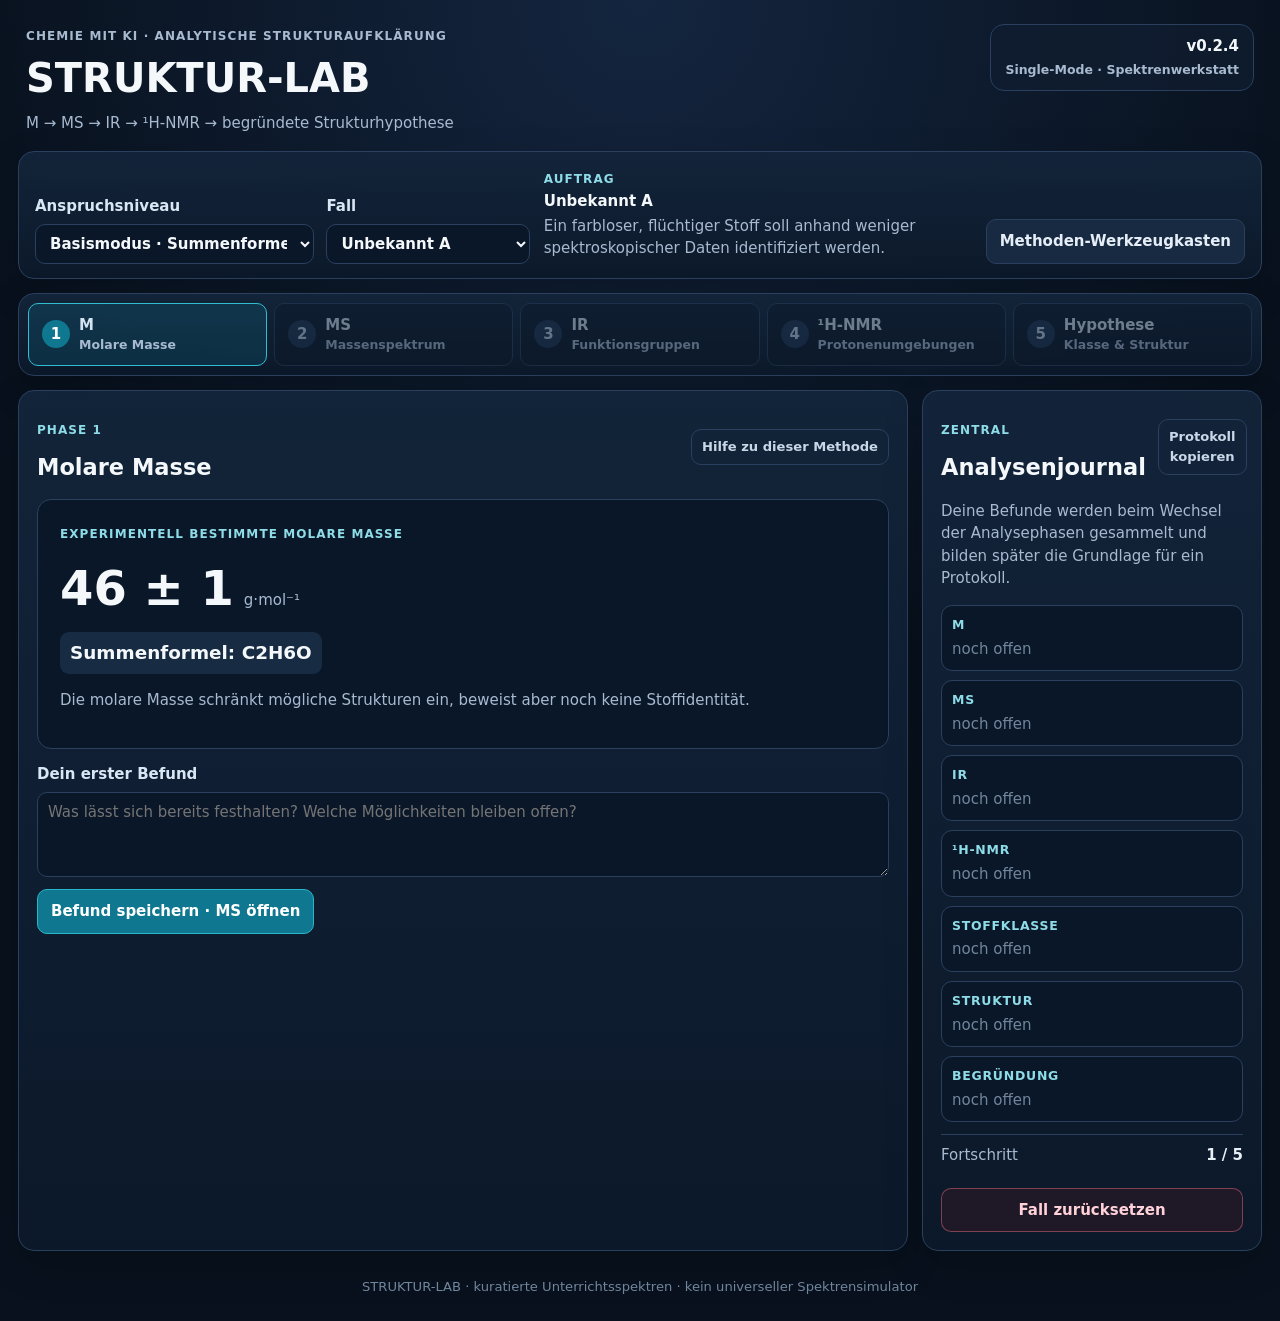
==== index.html @ ce4a2112 "ui: add original-spectrum toggle" ====
<!doctype html>
<html lang="de">
<head>
  <meta charset="utf-8">
  <meta name="viewport" content="width=device-width, initial-scale=1">
  <meta name="description" content="STRUKTUR-LAB – M, MS, IR und 1H-NMR schrittweise interpretieren und Strukturhypothesen entwickeln.">
  <title>STRUKTUR-LAB – Spektren verstehen</title>
  <link rel="stylesheet" href="styles.css">
</head>
<body>
<header class="hero">
  <div>
    <p class="eyebrow">CHEMIE mit KI · ANALYTISCHE STRUKTURAUFKLÄRUNG</p>
    <h1>STRUKTUR-LAB</h1>
    <p>M → MS → IR → ¹H-NMR → begründete Strukturhypothese</p>
  </div>
  <div class="version">v0.2.4<br><small id="modeLabel">Single-Mode · Spektrenwerkstatt</small></div>
</header>

<div id="bridgeContext" class="bridge-context">
  <div>
    <strong>Strukturauftrag aus dem Analytik-Hub</strong>
    <div id="bridgeSampleLabel" class="bridge-meta"></div>
    <div id="bridgePeakLabel" class="bridge-run"></div>
    <div id="bridgeMessage" class="bridge-meta"></div>
    <div id="priorFindings" class="prior-findings" hidden></div>
  </div>
  <div class="bridge-actions">
    <button id="bridgeSubmitBtn" class="primary compact" type="button" disabled>Hypothese an Hub übergeben</button>
    <button id="bridgeReturnBtn" class="secondary compact" type="button">Ohne Ergebnis zurück</button>
  </div>
</div>

<main class="shell">
  <section class="card setup-card">
    <div class="setup-grid">
      <label>Anspruchsniveau
        <select id="modeSelect">
          <option value="basic" selected>Basismodus · Summenformel als Hilfe</option>
          <option value="expert">Expertenmodus · nur M zu Beginn</option>
        </select>
      </label>
      <label>Fall
        <select id="caseSelect"></select>
      </label>
      <div class="case-intro">
        <span class="small-label">Auftrag</span>
        <strong id="caseLabel">–</strong>
        <span id="caseIntro">–</span>
      </div>
      <button id="toolboxBtn" class="secondary compact" type="button">Methoden-Werkzeugkasten</button>
    </div>
  </section>

  <nav class="stepper card" aria-label="Analysephasen">
    <button class="step active" data-step="mass"><span>1</span><strong>M</strong><small>Molare Masse</small></button>
    <button class="step locked" data-step="ms"><span>2</span><strong>MS</strong><small>Massenspektrum</small></button>
    <button class="step locked" data-step="ir"><span>3</span><strong>IR</strong><small>Funktionsgruppen</small></button>
    <button class="step locked" data-step="nmr"><span>4</span><strong>¹H-NMR</strong><small>Protonenumgebungen</small></button>
    <button class="step locked" data-step="hypothesis"><span>5</span><strong>Hypothese</strong><small>Klasse & Struktur</small></button>
  </nav>

  <div class="work-grid">
    <section class="card workspace">
      <div class="section-head">
        <div>
          <p class="kicker" id="stageKicker">Phase 1</p>
          <h2 id="stageTitle">Molare Masse</h2>
        </div>
        <button id="stageHelpBtn" class="ghost mini" type="button">Hilfe zu dieser Methode</button>
      </div>

      <div id="stageMass" class="stage active">
        <div class="mass-panel">
          <span class="small-label">Experimentell bestimmte molare Masse</span>
          <div class="mass-value"><strong id="massValue">–</strong><span>g·mol⁻¹</span></div>
          <div id="formulaBox" class="formula-box"></div>
          <p class="explain">Die molare Masse schränkt mögliche Strukturen ein, beweist aber noch keine Stoffidentität.</p>
        </div>
        <label class="journal-input">Dein erster Befund
          <textarea id="massNote" rows="3" placeholder="Was lässt sich bereits festhalten? Welche Möglichkeiten bleiben offen?"></textarea>
        </label>
        <button class="primary next-btn" data-next="ms" type="button">Befund speichern · MS öffnen</button>
      </div>

      <div id="stageMs" class="stage">
        <div class="toolbar">
          <span>EI-Massenspektrum · relative Intensität</span>
          <button class="ghost mini contextual-help" data-topic="ms" type="button">MS-Basics</button>
        </div>
        <canvas id="msCanvas" width="1000" height="460" aria-label="Massenspektrum"></canvas>
        <div id="msReadout" class="readout">Klicke auf einen Peak, um m/z und relative Intensität abzulesen.</div>
        <label class="journal-input">MS-Befund
          <textarea id="msNote" rows="3" placeholder="Molekülion? Basispeak? Auffällige Fragmente? Noch keine fertige Struktur nötig."></textarea>
        </label>
        <button class="primary next-btn" data-next="ir" type="button">Befund speichern · IR öffnen</button>
      </div>

      <div id="stageIr" class="stage">
        <div class="toolbar wrap">
          <span>IR-Spektrum · Transmission</span>
          <label class="toggle"><input id="irGroupsToggle" type="checkbox"> Funktionsgruppenbereiche</label>
          <label class="toggle"><input id="irFingerprintToggle" type="checkbox"> Fingerprintbereich</label>
          <button class="ghost mini contextual-help" data-topic="ir" type="button">IR-Basics</button>
        </div>
        <canvas id="irCanvas" width="1000" height="460" aria-label="IR-Spektrum"></canvas>
        <div id="irReadout" class="readout">Klicke ins Spektrum, um die Wellenzahl abzulesen.</div>
        <label class="journal-input">IR-Befund
          <textarea id="irNote" rows="3" placeholder="Welche Banden sind besonders auffällig? Welche funktionellen Gruppen werden gestützt oder ausgeschlossen?"></textarea>
        </label>
        <button class="primary next-btn" data-next="nmr" type="button">Befund speichern · ¹H-NMR öffnen</button>
      </div>

      <div id="stageNmr" class="stage">
        <div class="toolbar wrap">
          <span>¹H-NMR · didaktisch kuratiertes Referenzspektrum</span>
          <label class="toggle"><input id="nmrRegionsToggle" type="checkbox"> Orientierungsbereiche</label>
          <button class="ghost mini contextual-help" data-topic="nmr" type="button">NMR-Basics</button>
        </div>
        <canvas id="nmrCanvas" width="1000" height="460" aria-label="Protonen-NMR"></canvas>
        <div id="nmrReadout" class="readout">Klicke auf ein Signal: δ, Integral und Multiplizität werden angezeigt.</div>
        <div id="nmrSignalTable" class="signal-table"></div>
        <label class="journal-input">NMR-Befund
          <textarea id="nmrNote" rows="3" placeholder="Wie viele Protonenumgebungen? Welche Integrale und Multiplizitäten? Welche Teilstrukturen sind denkbar?"></textarea>
        </label>
        <button class="primary next-btn" data-next="hypothesis" type="button">Befund speichern · Hypothese bilden</button>
      </div>

      <div id="stageHypothesis" class="stage">
        <div class="hypothesis-block">
          <span class="small-label">Stufe 1 · Stoffklasse</span>
          <h3>Welche Stoffklasse ist mit deinen Befunden am besten vereinbar?</h3>
          <div id="classGrid" class="class-grid"></div>
          <div id="classFeedback" class="feedback neutral">Wähle eine Stoffklasse und begründe sie mit deinen Spektren.</div>
        </div>

        <div id="structureStage" class="hypothesis-block locked-panel">
          <span class="small-label">Stufe 2 · Strukturhypothese</span>
          <h3>Welche Struktur passt am besten zu allen vorliegenden Daten?</h3>
          <p class="hint">Die Namen sind zunächst verborgen. Entscheide anhand der Strukturformeln.</p>
          <div id="structureGrid" class="structure-grid"></div>
          <label class="journal-input">Begründung deiner Strukturhypothese
            <textarea id="hypothesisNote" rows="3" placeholder="Welche Kombination aus M/MS, IR und NMR trägt deine Entscheidung?"></textarea>
          </label>
          <button id="submitHypothesisBtn" class="primary" type="button">Strukturhypothese festlegen</button>
          <div id="structureFeedback" class="feedback neutral">Noch keine Strukturhypothese festgelegt.</div>
        </div>

        <div id="nameStage" class="hypothesis-block locked-panel">
          <span class="small-label">Stufe 3 · Name</span>
          <h3>Wie heißt die ausgewählte Verbindung?</h3>
          <label>Stoffname
            <input id="nameInput" type="text" autocomplete="off" placeholder="Name oder gebräuchliches Synonym">
          </label>
          <button id="checkNameBtn" class="secondary" type="button">Name prüfen</button>
          <div id="nameFeedback" class="feedback neutral">Die Namenszuordnung wird erst nach einer passenden Strukturhypothese freigeschaltet.</div>
        </div>



        <div id="spectraWorkbenchStage" class="hypothesis-block locked-panel workbench-stage">
          <span class="small-label">Vertiefung · nach gelöster Struktur</span>
          <div class="workbench-head">
            <div>
              <h3>Spektrenwerkstatt</h3>
              <p class="hint">Untersuche die gelöste Struktur nochmals gezielt: diagnostische Merkmale verstehen oder mit alternativen Kandidaten vergleichen.</p>
            </div>
            <div class="workbench-modes" role="group" aria-label="Arbeitsmodus">
              <button type="button" class="active" data-workbench-mode="learn">Lernen / Diagnose</button>
              <button type="button" data-workbench-mode="compare">Kandidatenvergleich</button>
            </div>
          </div>

          <div class="workbench-toolbar">
            <div class="workbench-methods" role="tablist" aria-label="Spektroskopische Methode">
              <button type="button" class="active" data-workbench-method="ms">MS</button>
              <button type="button" data-workbench-method="ir">IR</button>
              <button type="button" data-workbench-method="nmr">¹H-NMR</button>
            </div>
            <div class="reference-controls">
              <label id="workbenchCandidateWrap" class="reference-candidate" hidden>Kandidat
                <select id="workbenchCandidateSelect"></select>
              </label>
              <label id="workbenchShowOriginalWrap" class="toggle" hidden>
                <input id="workbenchShowOriginalToggle" type="checkbox" checked> Originalspektrum anzeigen
              </label>
            </div>
          </div>

          <div class="workbench-spectrum">
            <canvas id="workbenchCanvas" width="1000" height="390" aria-label="Spektrenwerkstatt"></canvas>
            <div id="workbenchLegend" class="reference-legend"></div>
          </div>

          <div id="workbenchLearnPanel" class="workbench-learning">
            <div id="workbenchMsPanel">
              <p class="hint">Markierte Peaks sind didaktisch kuratierte diagnostische Fragmente. Klicke auf einen Peak oder einen Chip.</p>
              <div id="workbenchMsPeakList" class="fragment-chip-list"></div>
              <div id="workbenchMsDetail" class="feedback neutral">Wähle einen diagnostischen Peak.</div>
            </div>

            <div id="workbenchIrPanel" hidden>
              <div class="workbench-options">
                <label class="toggle"><input id="workbenchIrGroupsToggle" type="checkbox" checked> Funktionsgruppenbereiche</label>
                <label class="toggle"><input id="workbenchIrFingerprintToggle" type="checkbox"> Fingerprintbereich</label>
              </div>
              <div class="feedback neutral">Nutze die Bereiche als Orientierung: Welche funktionellen Gruppen werden durch das Spektrum gestützt oder ausgeschlossen?</div>
            </div>

            <div id="workbenchNmrPanel" hidden>
              <p class="hint">Klicke auf ein Signal. Die zugehörige Protonengruppe in der bestätigten Struktur wird dezent hervorgehoben. Umgekehrt kannst du die Protonengruppe anklicken.</p>
              <div id="workbenchNmrSignalList" class="proton-signal-list"></div>
              <div id="workbenchNmrStructure" class="proton-structure"></div>
              <div id="workbenchNmrFeedback" class="feedback neutral">Wähle ein NMR-Signal oder eine Protonengruppe.</div>
            </div>
          </div>

          <div id="workbenchCompareHint" class="feedback neutral" hidden>
            Deine Strukturhypothese bleibt festgelegt. Wähle einen angebotenen Kandidaten und vergleiche sein Spektrum mit dem unbekannten Spektrum.
          </div>

          <p class="hint workbench-footer-hint">Die Spektrenwerkstatt dient dem Lernen und Begründen. Im Analytik-Hub folgt zur endgültigen Identitätsbestätigung später noch der gezielte GC-Referenzstandard.</p>
        </div>

      </div>
    </section>

    <aside class="card journal-card">
      <div class="section-head">
        <div><p class="kicker">Zentral</p><h2>Analysenjournal</h2></div>
        <button id="copyJournalBtn" class="ghost mini" type="button">Protokoll kopieren</button>
      </div>
      <p class="hint">Deine Befunde werden beim Wechsel der Analysephasen gesammelt und bilden später die Grundlage für ein Protokoll.</p>
      <div id="journalView" class="journal-view"></div>
      <div class="journal-status"><span>Fortschritt</span><strong id="progressText">1 / 5</strong></div>
      <button id="resetCaseBtn" class="danger subtle" type="button">Fall zurücksetzen</button>
    </aside>
  </div>
</main>

<div id="toolboxOverlay" class="overlay" aria-hidden="true">
  <section class="toolbox" role="dialog" aria-modal="true" aria-labelledby="toolboxTitle">
    <div class="section-head">
      <div><p class="kicker">Begleiter · keine Lösung</p><h2 id="toolboxTitle">Methoden-Werkzeugkasten</h2></div>
      <button id="toolboxCloseBtn" class="ghost mini" type="button">Schließen</button>
    </div>
    <div class="toolbox-tabs">
      <button data-topic="elemental">Elementaranalyse</button>
      <button data-topic="ms">MS</button>
      <button data-topic="ir">IR</button>
      <button data-topic="nmr">¹H-NMR</button>
    </div>
    <div id="toolboxContent" class="toolbox-content"></div>
  </section>
</div>

<footer>STRUKTUR-LAB · kuratierte Unterrichtsspektren · kein universeller Spektrensimulator</footer>
<script src="app.js" defer></script>
</body>
</html>
---- styles.css ----
:root{
  color-scheme:dark;
  --bg:#08111d;--panel:#101d30;--panel2:#13243a;--line:#2a405e;--ink:#f4f8fb;--muted:#a8bad0;
  --accent:#22b8cf;--accent2:#60a5fa;--ok:#34d399;--warn:#fbbf24;--bad:#fb7185;
}
*{box-sizing:border-box} body{margin:0;background:radial-gradient(circle at top,#14253f 0,#08111d 48%);color:var(--ink);font:15px/1.5 system-ui,-apple-system,Segoe UI,sans-serif}
button,select,input,textarea{font:inherit} button{cursor:pointer} button:disabled{cursor:not-allowed;opacity:.45}
.hero{max-width:1480px;margin:auto;padding:24px 26px 14px;display:flex;justify-content:space-between;gap:20px;align-items:flex-start}.hero h1{font-size:2.5rem;margin:.05rem 0}.hero p{margin:.2rem 0;color:var(--muted)}
.eyebrow,.kicker,.small-label{font-size:.75rem;letter-spacing:.09em;text-transform:uppercase;font-weight:800;color:#8ddce7}.version{padding:10px 14px;border:1px solid var(--line);border-radius:14px;text-align:right;font-weight:800;background:rgba(16,29,48,.85)}.version small{color:var(--muted)}
.shell{max-width:1480px;margin:auto;padding:0 18px 26px}.card{background:linear-gradient(180deg,rgba(19,36,58,.97),rgba(12,25,42,.98));border:1px solid var(--line);border-radius:16px;box-shadow:0 14px 40px rgba(0,0,0,.16)}
.setup-card{padding:14px 16px}.setup-grid{display:grid;grid-template-columns:1.1fr .8fr 1.7fr auto;gap:12px;align-items:end}.case-intro{display:grid;gap:2px;padding:4px 2px}.case-intro span:last-child{color:var(--muted)}
label{display:grid;gap:6px;font-weight:700;color:#d9e6f3} select,input,textarea{width:100%;border:1px solid var(--line);border-radius:10px;background:#0a1728;color:var(--ink);padding:9px 10px} textarea{resize:vertical;font-weight:400;line-height:1.45}
button{border:1px solid var(--line);border-radius:10px;padding:10px 13px;font-weight:800}.primary{background:#0f7890;color:white;border-color:#2ab6ca}.secondary{background:#182a42;color:#e5edf6}.ghost{background:transparent;color:#c9d8e8}.danger{color:#ffd1d8;border-color:rgba(251,113,133,.45);background:rgba(127,29,29,.16)}.subtle{width:100%;margin-top:12px}.compact{white-space:nowrap}.mini{padding:7px 10px;font-size:.82rem}
.stepper{margin:14px 0;padding:9px;display:grid;grid-template-columns:repeat(5,1fr);gap:7px}.step{display:grid;grid-template-columns:30px 1fr;grid-template-rows:auto auto;text-align:left;gap:0 7px;align-items:center;background:#0b1829;color:#d5e2ef}.step span{grid-row:1/3;display:grid;place-items:center;width:28px;height:28px;border-radius:50%;background:#1d3450;color:#bcd0e5}.step strong{font-size:.94rem}.step small{color:var(--muted)}.step.active{border-color:#31bed1;background:rgba(15,120,144,.22)}.step.active span{background:#0f7890;color:white}.step.done span{background:#176b54;color:#d5fff1}.step.locked{opacity:.48}
.work-grid{display:grid;grid-template-columns:minmax(0,1fr) 340px;gap:14px}.workspace,.journal-card{padding:18px}.journal-card{position:sticky;top:10px;align-self:start}.section-head{display:flex;justify-content:space-between;gap:12px;align-items:center}.section-head h2{margin:.1rem 0 0}.stage{display:none;margin-top:14px}.stage.active{display:block}.mass-panel{padding:22px;border:1px solid var(--line);border-radius:14px;background:#0a1728}.mass-value{display:flex;align-items:baseline;gap:10px;margin:8px 0}.mass-value strong{font-size:3rem}.mass-value span{color:var(--muted)}.formula-box{display:inline-block;padding:7px 10px;border-radius:9px;background:#172b42;font-size:1.15rem;font-weight:800}.explain,.hint{color:var(--muted)}.journal-input{margin-top:14px}.next-btn{margin-top:12px}
.toolbar{display:flex;justify-content:space-between;gap:10px;align-items:center;margin-bottom:9px;color:#cbd9e7}.wrap{flex-wrap:wrap}.toggle{display:flex;grid-template-columns:auto 1fr;align-items:center;gap:6px;font-weight:600;color:#cbd9e7}.toggle input{width:auto}
canvas{display:block;width:100%;height:auto;background:#07101b;border:1px solid var(--line);border-radius:12px}.readout{margin-top:8px;padding:8px 10px;border-radius:9px;background:#0b1829;color:#b8cbe0;font-family:ui-monospace,SFMono-Regular,Consolas,monospace}.signal-table{display:flex;gap:7px;flex-wrap:wrap;margin-top:8px}.signal-chip{padding:6px 8px;border:1px solid var(--line);border-radius:999px;background:#0b1829;color:#cbd9e7;font-size:.82rem}.signal-chip strong{color:#f0f7ff}.signal-chip.meta{background:#112335;color:#9fc3e7}
.hypothesis-block{border:1px solid var(--line);border-radius:14px;background:#0a1728;padding:16px;margin-bottom:12px}.hypothesis-block h3{margin:.35rem 0 .7rem}.locked-panel{opacity:.48;pointer-events:none}.locked-panel.unlocked{opacity:1;pointer-events:auto}.class-grid{display:grid;grid-template-columns:repeat(5,1fr);gap:7px}.class-choice{background:#13253b;color:#e0eaf4}.class-choice.selected{border-color:#22b8cf;background:#123b4b}.feedback{margin-top:10px;padding:10px 12px;border:1px solid var(--line);border-radius:10px}.feedback.neutral{color:var(--muted)}.feedback.good{border-color:rgba(52,211,153,.55);background:rgba(6,78,59,.22)}.feedback.warn{border-color:rgba(251,191,36,.55);background:rgba(120,53,15,.2)}.feedback.bad{border-color:rgba(251,113,133,.6);background:rgba(127,29,29,.2)}
.structure-grid{display:grid;grid-template-columns:repeat(2,1fr);gap:9px}.structure-card{min-height:142px;padding:14px 12px;border:1px solid var(--line);border-radius:12px;background:#0d1b2d;color:#e8f1f8;display:grid;place-items:center}.structure-card svg{width:100%;height:108px;overflow:visible}.structure-card svg text{font-weight:700;letter-spacing:.2px;paint-order:stroke;stroke:rgba(7,16,27,.8);stroke-width:1.6px;stroke-linejoin:round}.structure-card.selected{border-color:#22b8cf;box-shadow:inset 0 0 0 1px #22b8cf;background:#123143}
.journal-view{display:grid;gap:9px}.journal-item{padding:10px;border:1px solid var(--line);border-radius:11px;background:#0a1728}.journal-item strong{display:block;font-size:.78rem;text-transform:uppercase;letter-spacing:.06em;color:#8ddce7;margin-bottom:3px}.journal-item span{color:#c8d7e7;white-space:pre-wrap}.journal-item.empty span{color:#71869c}.journal-status{display:flex;justify-content:space-between;margin-top:12px;padding:9px 0;border-top:1px solid var(--line);color:var(--muted)}.journal-status strong{color:#e6eef6}
.overlay{position:fixed;inset:0;background:rgba(0,0,0,.7);display:none;place-items:center;padding:20px;z-index:20}.overlay.open{display:grid}.toolbox{width:min(920px,96vw);max-height:90vh;overflow:auto;border:1px solid var(--line);border-radius:16px;background:#0d1b2d;padding:18px;box-shadow:0 24px 80px rgba(0,0,0,.45)}.toolbox-tabs{display:flex;gap:7px;flex-wrap:wrap;margin:14px 0}.toolbox-tabs button{background:#13263d;color:#dce7f1}.toolbox-tabs button.active{background:#0f7890;border-color:#2ab6ca}.toolbox-content{padding:14px;border:1px solid var(--line);border-radius:12px;background:#081522}.toolbox-content h3{margin-top:0}.toolbox-content ul{padding-left:20px}.toolbox-content .formula-steps{display:grid;gap:7px}.formula-steps div{padding:8px 10px;border-left:3px solid #2a99ad;background:#0c1b2d}
footer{max-width:1480px;margin:auto;padding:0 20px 24px;text-align:center;color:#71869c;font-size:.82rem}
@media(max-width:1050px){.setup-grid{grid-template-columns:1fr 1fr}.case-intro{grid-column:1/3}.work-grid{grid-template-columns:1fr}.journal-card{position:static}.class-grid{grid-template-columns:repeat(3,1fr)}}
@media(max-width:700px){.hero{padding-inline:16px}.hero h1{font-size:2rem}.stepper{grid-template-columns:1fr}.setup-grid{grid-template-columns:1fr}.case-intro{grid-column:auto}.class-grid,.structure-grid{grid-template-columns:1fr}.toolbar{align-items:flex-start}.version{font-size:.8rem}}

.structure-card svg g[stroke]{stroke:rgba(190,207,225,.78);stroke-width:2.15px}
.reference-compare{margin-top:12px;padding:12px;border:1px solid var(--line);border-radius:12px;background:#081522}
.reference-compare[hidden]{display:none}
.reference-toolbar{display:flex;align-items:center;justify-content:space-between;gap:12px;margin-bottom:10px}
.reference-toolbar>div:first-child{display:grid;gap:2px}.reference-toolbar span{color:var(--muted);font-size:.84rem}
.reference-tabs{display:flex;gap:6px;flex-wrap:wrap}.reference-tabs button{padding:7px 10px;background:#13263d;color:#dce7f1}
.reference-tabs button.active{background:#0f7890;border-color:#2ab6ca}
.reference-legend{margin-top:8px;color:#c5d5e6;font-size:.84rem}
@media(max-width:700px){.reference-toolbar{align-items:flex-start;flex-direction:column}}

.reference-candidate{min-width:190px;font-size:.82rem}.reference-candidate select{padding:7px 9px}
.proton-signal-list{display:flex;gap:8px;flex-wrap:wrap;margin:10px 0}
.proton-signal{display:grid;gap:2px;text-align:left;background:#13263d;color:#dce7f1}
.proton-signal span{font-size:.8rem;color:var(--muted)}
.proton-signal.active{border-color:#22b8cf;background:#123b4b}
.proton-signal.done{border-color:rgba(52,211,153,.6);background:rgba(6,78,59,.22)}
.proton-structure{max-width:760px;margin:12px auto;padding:12px;border:1px solid var(--line);border-radius:12px;background:#0b1829}
.proton-svg svg{display:block;width:100%;height:auto;color:#e7eff7}
.proton-svg svg > g:not(.proton-group-hit){pointer-events:none}
.proton-group-hit{cursor:pointer;pointer-events:all}
.proton-group-hit rect{fill:transparent;stroke:transparent;stroke-width:1.6;transition:fill .15s ease,stroke .15s ease}
.proton-group-hit:hover rect{fill:rgba(34,184,207,.08);stroke:rgba(94,213,226,.55)}
.proton-group-hit.active rect{fill:rgba(52,211,153,.16);stroke:#57d8b0;stroke-width:2}
.proton-signal.active{box-shadow:inset 0 0 0 1px rgba(87,216,176,.75)}

.fragment-chip-list{display:flex;gap:8px;flex-wrap:wrap;margin:10px 0}
.fragment-chip{display:grid;gap:2px;text-align:left;background:#13263d;color:#dce7f1}
.fragment-chip span{font-size:.8rem;color:var(--muted)}
.fragment-chip.active{border-color:#f5c66a;background:rgba(120,79,15,.24);box-shadow:inset 0 0 0 1px rgba(245,198,106,.45)}
.fragment-detail{margin-top:10px;padding:12px;border:1px solid rgba(52,211,153,.45);border-radius:10px;background:rgba(6,78,59,.16);color:#dfeee8}
.fragment-head{display:flex;align-items:baseline;justify-content:space-between;gap:12px;flex-wrap:wrap;margin-bottom:7px}
.fragment-ion{font:700 1.1rem ui-monospace,SFMono-Regular,Consolas,monospace;color:#f5d58a}
.fragment-detail p{margin:.5rem 0 0}


/* v0.1.5 · gemeinsame Spektrenwerkstatt */
.workbench-stage{padding:16px}
.workbench-head{display:flex;justify-content:space-between;gap:14px;align-items:flex-start;margin-bottom:12px}
.workbench-head h3{margin:.25rem 0 .35rem}
.workbench-modes,.workbench-methods{display:flex;gap:7px;flex-wrap:wrap}
.workbench-modes button,.workbench-methods button{background:#13263d;color:#dce7f1;padding:8px 11px}
.workbench-modes button.active,.workbench-methods button.active{background:#0f7890;border-color:#2ab6ca;color:#fff}
.workbench-toolbar{display:flex;justify-content:space-between;gap:12px;align-items:end;margin-bottom:10px;padding:10px;border:1px solid var(--line);border-radius:11px;background:#0b1829}
.workbench-spectrum{padding:10px;border:1px solid var(--line);border-radius:12px;background:#07101b}
.workbench-spectrum canvas{border:0;background:#07101b}
.workbench-learning{margin-top:10px}
.workbench-learning[hidden],#workbenchCompareHint[hidden],#workbenchCandidateWrap[hidden],#workbenchMsPanel[hidden],#workbenchIrPanel[hidden],#workbenchNmrPanel[hidden]{display:none}
.workbench-options{display:flex;gap:16px;flex-wrap:wrap;margin:9px 0}
.workbench-footer-hint{margin-bottom:0}
@media(max-width:760px){
  .workbench-head,.workbench-toolbar{align-items:flex-start;flex-direction:column}
  .workbench-modes,.workbench-methods{width:100%}
  .workbench-modes button,.workbench-methods button{flex:1}
}


/* v0.2.0 · Analytik-Hub */
.bridge-context{display:none;max-width:1480px;margin:0 auto 14px;padding:12px 16px;border:1px solid rgba(34,184,207,.55);border-radius:14px;background:rgba(15,120,144,.14);gap:18px;align-items:center;justify-content:space-between}
.bridge-context.active{display:flex}.bridge-context.error{border-color:rgba(251,113,133,.7);background:rgba(127,29,29,.2)}
.bridge-context strong{display:block;color:#b9f3fa;margin-bottom:3px}.bridge-meta{color:#c9d7e5;font-size:.86rem}
.bridge-run{color:#8fa7bf;font:0.78rem ui-monospace,SFMono-Regular,Consolas,monospace;margin:2px 0}
.bridge-actions{display:flex;gap:8px;flex-wrap:wrap;justify-content:flex-end}.bridge-actions button{width:auto;white-space:nowrap}
.bridge-actions button:disabled{opacity:.42}
@media(max-width:760px){.bridge-context{margin-inline:12px;align-items:stretch;flex-direction:column}.bridge-actions{justify-content:stretch}.bridge-actions button{width:100%}}

.prior-findings{margin-top:9px;padding:9px 11px;border:1px solid rgba(96,165,250,.35);border-radius:10px;background:rgba(9,23,40,.45);max-width:760px}
.prior-findings>strong{color:#d8e9fb}.prior-findings ul{margin:6px 0;padding-left:20px;font-size:.84rem;color:#d0deec}
.prior-findings li+li{margin-top:3px}.prior-findings li strong{display:inline;color:#9fe2ea}.prior-findings span{display:block;color:#8fa7bf;font-size:.8rem}
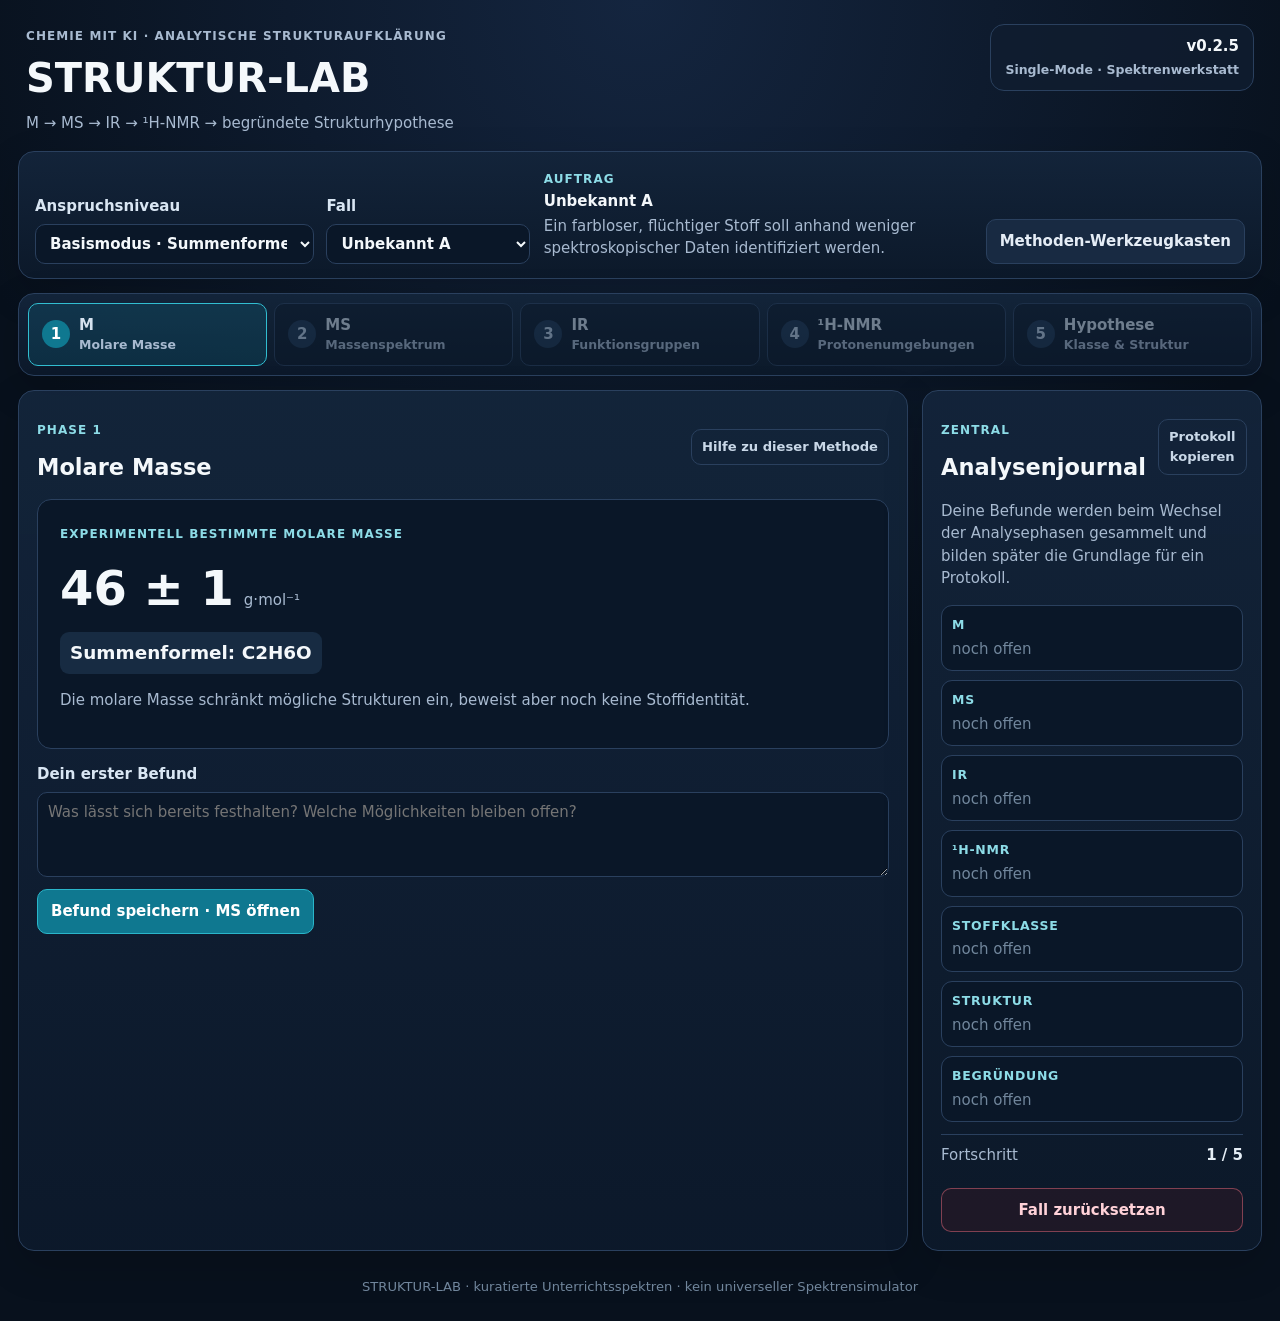
==== commit 2bb87f34: "ui: add structure hypothesis gate state" ====
--- a/index.html
+++ b/index.html
@@ -14,7 +14,7 @@
     <h1>STRUKTUR-LAB</h1>
     <p>M → MS → IR → ¹H-NMR → begründete Strukturhypothese</p>
   </div>
-  <div class="version">v0.2.4<br><small id="modeLabel">Single-Mode · Spektrenwerkstatt</small></div>
+  <div class="version">v0.2.5<br><small id="modeLabel">Single-Mode · Spektrenwerkstatt</small></div>
 </header>
 
 <div id="bridgeContext" class="bridge-context">
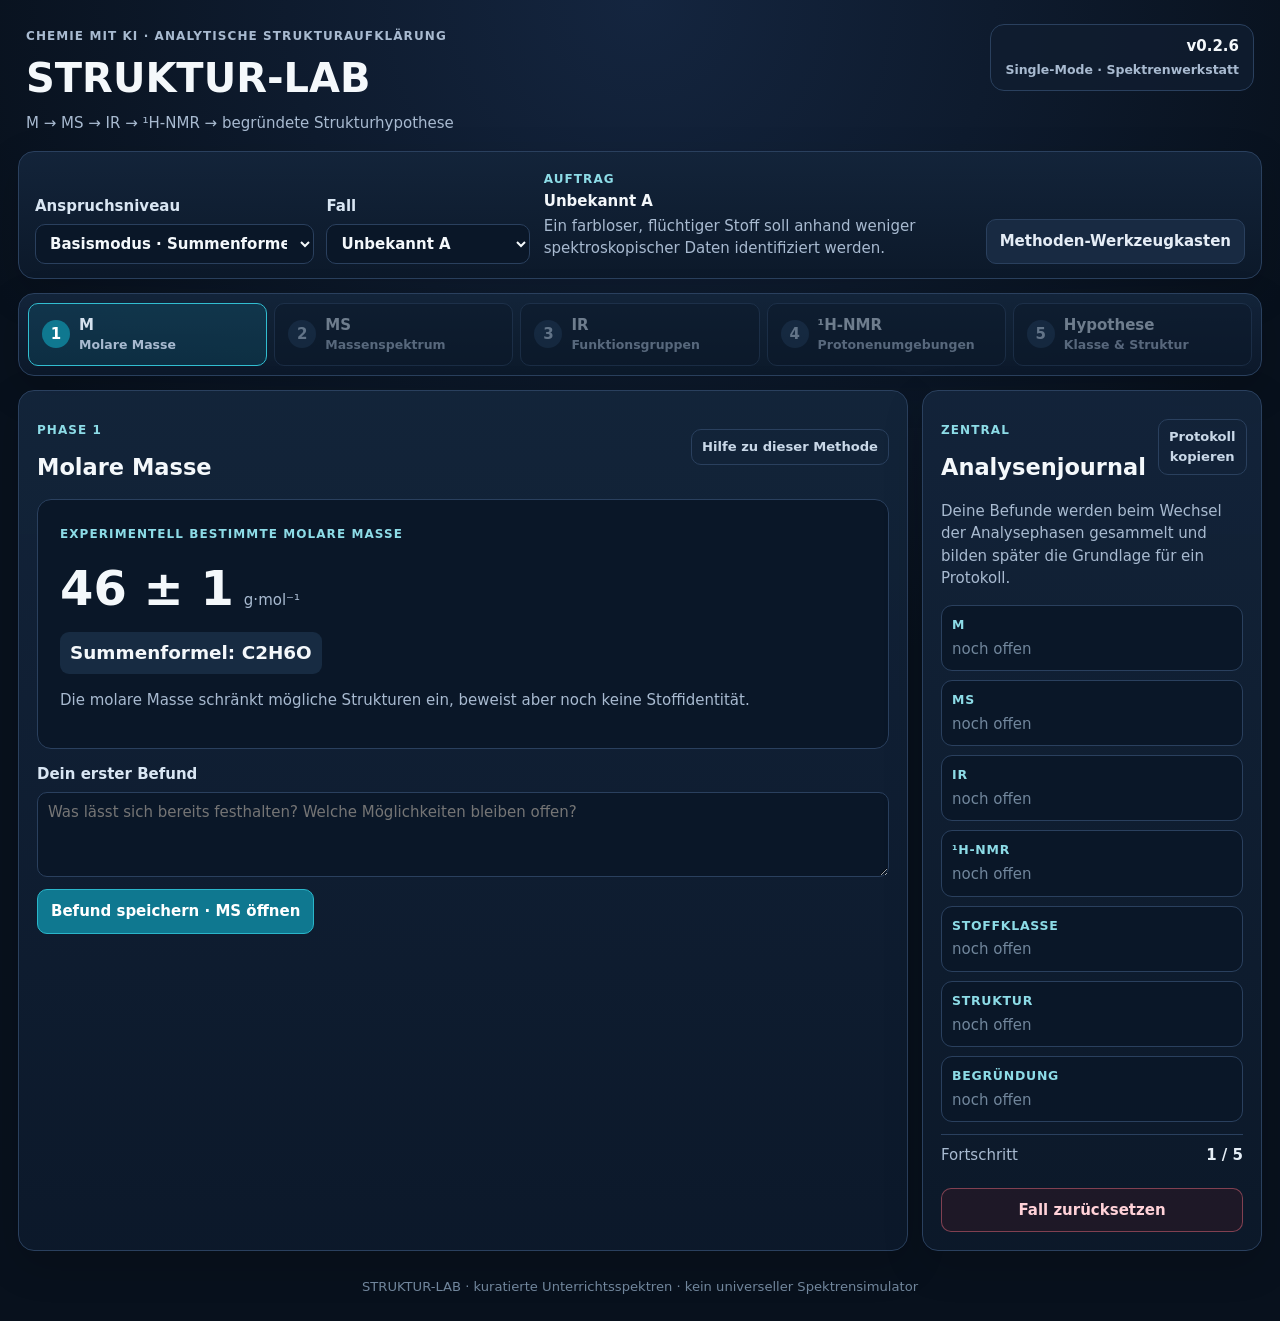
==== commit b1ae8661: "STRUKTUR-LAB v0.2.6: add expert elemental-analysis workflow UI" ====
--- a/index.html
+++ b/index.html
@@ -14,7 +14,7 @@
     <h1>STRUKTUR-LAB</h1>
     <p>M → MS → IR → ¹H-NMR → begründete Strukturhypothese</p>
   </div>
-  <div class="version">v0.2.5<br><small id="modeLabel">Single-Mode · Spektrenwerkstatt</small></div>
+  <div class="version">v0.2.6<br><small id="modeLabel">Single-Mode · Spektrenwerkstatt</small></div>
 </header>
 
 <div id="bridgeContext" class="bridge-context">
@@ -76,6 +76,45 @@
           <div class="mass-value"><strong id="massValue">–</strong><span>g·mol⁻¹</span></div>
           <div id="formulaBox" class="formula-box"></div>
           <p class="explain">Die molare Masse schränkt mögliche Strukturen ein, beweist aber noch keine Stoffidentität.</p>
+
+          <div id="elementalPanel" class="elemental-panel" hidden>
+            <div class="elemental-head">
+              <div>
+                <span class="small-label">Expertenmodus · Summenformel erarbeiten</span>
+                <h3>Elementaranalyse</h3>
+              </div>
+              <button id="elementalRunBtn" class="secondary compact" type="button">Elementaranalyse durchführen</button>
+            </div>
+
+            <div id="elementalResults" class="elemental-results" hidden>
+              <p class="hint">Verbrennungsanalyse: C und H werden als Massenanteile bestimmt; O wird in diesem didaktischen Modell aus der Differenz zu 100&nbsp;% berechnet.</p>
+              <div id="elementalValues" class="elemental-values"></div>
+
+              <div class="elemental-step">
+                <strong>1 · Verhältnisformel</strong>
+                <p class="hint">Denke mit 100 g Probe: Massenanteil → Stoffmenge → durch den kleinsten Wert teilen → ganzzahliges Verhältnis.</p>
+                <div class="elemental-entry">
+                  <label>Verhältnisformel
+                    <input id="empiricalFormulaInput" type="text" autocomplete="off" placeholder="z. B. C2H4O">
+                  </label>
+                  <button id="checkEmpiricalBtn" class="secondary compact" type="button">Prüfen</button>
+                </div>
+                <div id="empiricalFeedback" class="feedback neutral">Noch keine Verhältnisformel geprüft.</div>
+              </div>
+
+              <div id="molecularFormulaStep" class="elemental-step locked-panel">
+                <strong>2 · Von der Verhältnisformel zur Summenformel</strong>
+                <div id="empiricalMassInfo" class="hint"></div>
+                <div class="elemental-entry">
+                  <label>Faktor n
+                    <input id="formulaFactorInput" type="number" min="1" max="12" step="1" inputmode="numeric" placeholder="n">
+                  </label>
+                  <button id="checkFormulaFactorBtn" class="secondary compact" type="button">Faktor prüfen</button>
+                </div>
+                <div id="formulaFactorFeedback" class="feedback neutral">Bestimme n aus M / M(Verhältnisformel).</div>
+              </div>
+            </div>
+          </div>
         </div>
         <label class="journal-input">Dein erster Befund
           <textarea id="massNote" rows="3" placeholder="Was lässt sich bereits festhalten? Welche Möglichkeiten bleiben offen?"></textarea>
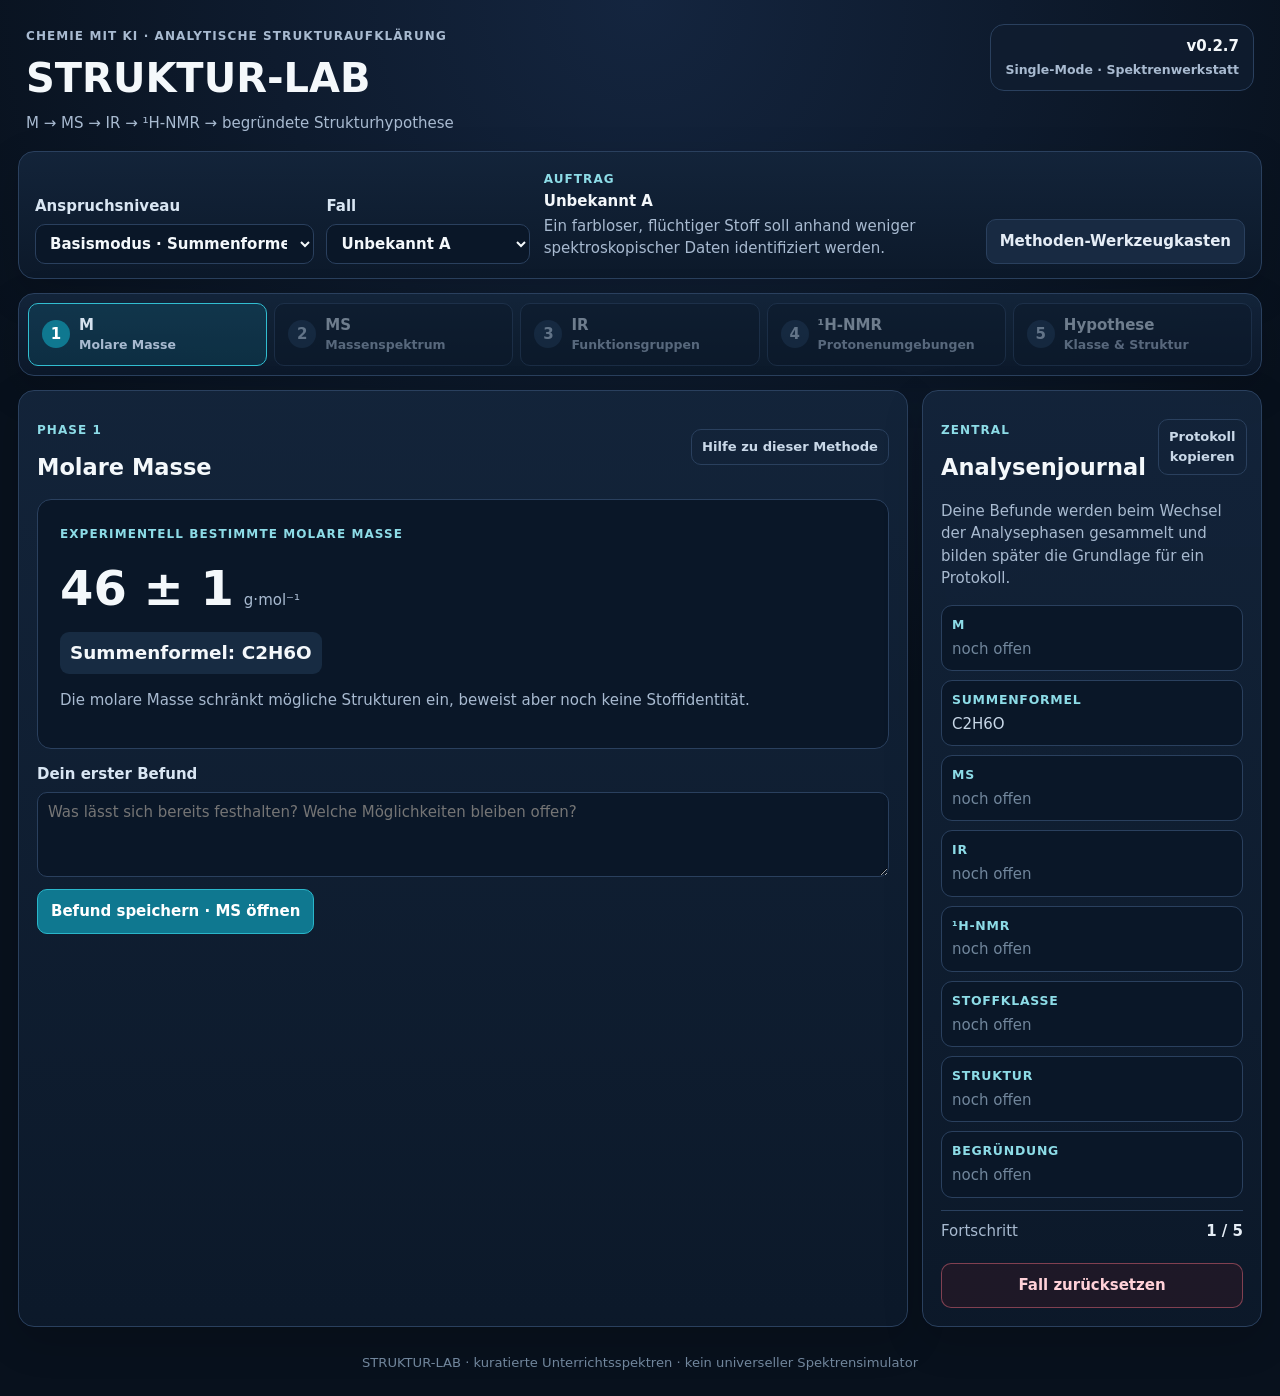
==== commit c3738788: "STRUKTUR-LAB v0.2.7: cache-bust JS and CSS assets" ====
--- a/index.html
+++ b/index.html
@@ -5,7 +5,7 @@
   <meta name="viewport" content="width=device-width, initial-scale=1">
   <meta name="description" content="STRUKTUR-LAB – M, MS, IR und 1H-NMR schrittweise interpretieren und Strukturhypothesen entwickeln.">
   <title>STRUKTUR-LAB – Spektren verstehen</title>
-  <link rel="stylesheet" href="styles.css">
+  <link rel="stylesheet" href="styles.css?v=0.2.7">
 </head>
 <body>
 <header class="hero">
@@ -14,7 +14,7 @@
     <h1>STRUKTUR-LAB</h1>
     <p>M → MS → IR → ¹H-NMR → begründete Strukturhypothese</p>
   </div>
-  <div class="version">v0.2.6<br><small id="modeLabel">Single-Mode · Spektrenwerkstatt</small></div>
+  <div class="version">v0.2.7<br><small id="modeLabel">Single-Mode · Spektrenwerkstatt</small></div>
 </header>
 
 <div id="bridgeContext" class="bridge-context">
@@ -294,6 +294,6 @@
 </div>
 
 <footer>STRUKTUR-LAB · kuratierte Unterrichtsspektren · kein universeller Spektrensimulator</footer>
-<script src="app.js" defer></script>
+<script src="app.js?v=0.2.7" defer></script>
 </body>
 </html>
--- a/styles.css
+++ b/styles.css
@@ -91,3 +91,22 @@
 .prior-findings{margin-top:9px;padding:9px 11px;border:1px solid rgba(96,165,250,.35);border-radius:10px;background:rgba(9,23,40,.45);max-width:760px}
 .prior-findings>strong{color:#d8e9fb}.prior-findings ul{margin:6px 0;padding-left:20px;font-size:.84rem;color:#d0deec}
 .prior-findings li+li{margin-top:3px}.prior-findings li strong{display:inline;color:#9fe2ea}.prior-findings span{display:block;color:#8fa7bf;font-size:.8rem}
+
+
+/* v0.2.6 · Elementaranalyse im Expertenmodus */
+.elemental-panel{margin-top:16px;padding:14px;border:1px solid var(--line);border-radius:14px;background:#0b1829}
+.elemental-head{display:flex;justify-content:space-between;gap:14px;align-items:flex-start}
+.elemental-head h3{margin:.15rem 0 0}
+.elemental-results{margin-top:12px}
+.elemental-values{display:grid;grid-template-columns:repeat(3,minmax(0,1fr));gap:9px;margin:10px 0 14px}
+.elemental-value{padding:10px 11px;border:1px solid var(--line);border-radius:10px;background:#102238}
+.elemental-value span{display:block;color:var(--muted);font-size:.76rem}
+.elemental-value strong{display:block;margin-top:3px;font-size:1.12rem}
+.elemental-step{margin-top:12px;padding:12px;border:1px solid var(--line);border-radius:12px;background:#0a1728}
+.elemental-entry{display:flex;gap:10px;align-items:end;flex-wrap:wrap;margin-top:8px}
+.elemental-entry label{min-width:190px;flex:1}
+.elemental-entry input{width:100%}
+.elemental-step.locked-panel{opacity:.48;pointer-events:none}
+.elemental-step.unlocked{opacity:1;pointer-events:auto}
+.elemental-complete{border-color:rgba(52,211,153,.55);background:rgba(6,78,59,.18)}
+@media(max-width:700px){.elemental-head{flex-direction:column}.elemental-values{grid-template-columns:1fr}}
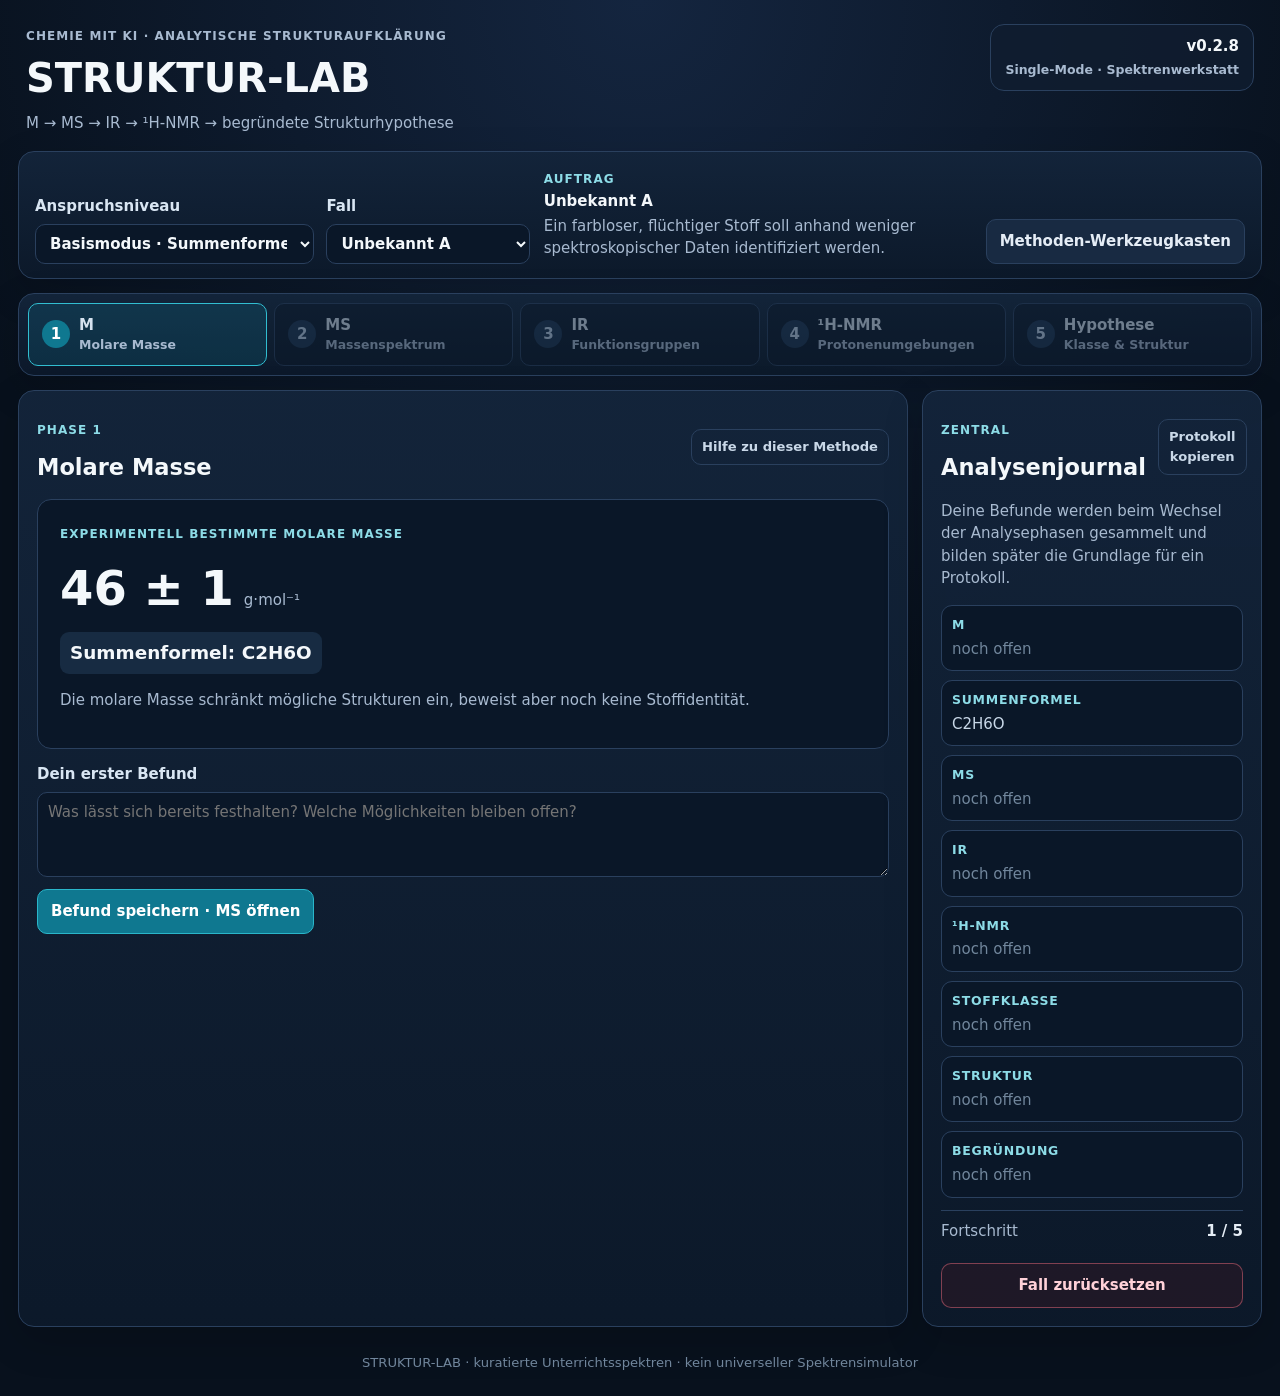
==== commit 69774f81: "STRUKTUR-LAB v0.2.8: update asset build markers" ====
--- a/index.html
+++ b/index.html
@@ -5,7 +5,7 @@
   <meta name="viewport" content="width=device-width, initial-scale=1">
   <meta name="description" content="STRUKTUR-LAB – M, MS, IR und 1H-NMR schrittweise interpretieren und Strukturhypothesen entwickeln.">
   <title>STRUKTUR-LAB – Spektren verstehen</title>
-  <link rel="stylesheet" href="styles.css?v=0.2.7">
+  <link rel="stylesheet" href="styles.css?v=0.2.8">
 </head>
 <body>
 <header class="hero">
@@ -14,7 +14,7 @@
     <h1>STRUKTUR-LAB</h1>
     <p>M → MS → IR → ¹H-NMR → begründete Strukturhypothese</p>
   </div>
-  <div class="version">v0.2.7<br><small id="modeLabel">Single-Mode · Spektrenwerkstatt</small></div>
+  <div class="version">v0.2.8<br><small id="modeLabel">Single-Mode · Spektrenwerkstatt</small></div>
 </header>
 
 <div id="bridgeContext" class="bridge-context">
@@ -294,6 +294,6 @@
 </div>
 
 <footer>STRUKTUR-LAB · kuratierte Unterrichtsspektren · kein universeller Spektrensimulator</footer>
-<script src="app.js?v=0.2.7" defer></script>
+<script src="app.js?v=0.2.8" defer></script>
 </body>
 </html>
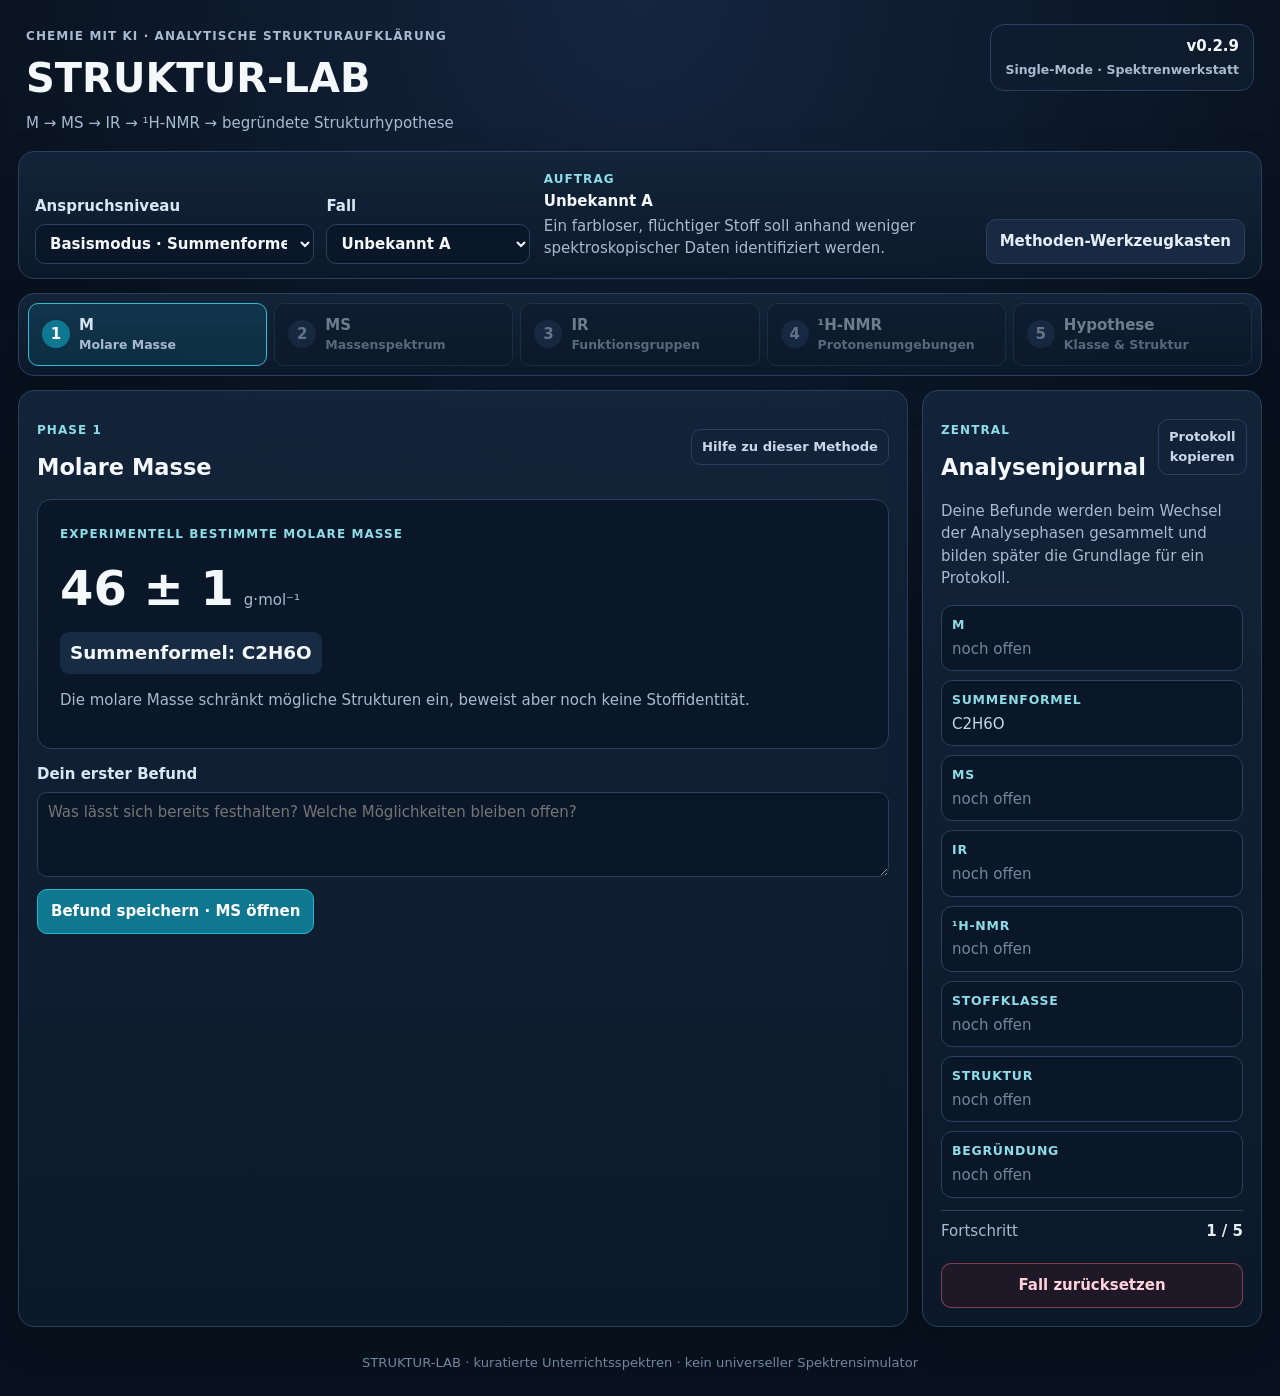
==== commit 57c838b4: "STRUKTUR-LAB v0.2.9: update standard entry asset markers" ====
--- a/index.html
+++ b/index.html
@@ -5,7 +5,7 @@
   <meta name="viewport" content="width=device-width, initial-scale=1">
   <meta name="description" content="STRUKTUR-LAB – M, MS, IR und 1H-NMR schrittweise interpretieren und Strukturhypothesen entwickeln.">
   <title>STRUKTUR-LAB – Spektren verstehen</title>
-  <link rel="stylesheet" href="styles.css?v=0.2.8">
+  <link rel="stylesheet" href="styles.css?v=0.2.9">
 </head>
 <body>
 <header class="hero">
@@ -14,7 +14,7 @@
     <h1>STRUKTUR-LAB</h1>
     <p>M → MS → IR → ¹H-NMR → begründete Strukturhypothese</p>
   </div>
-  <div class="version">v0.2.8<br><small id="modeLabel">Single-Mode · Spektrenwerkstatt</small></div>
+  <div class="version">v0.2.9<br><small id="modeLabel">Single-Mode · Spektrenwerkstatt</small></div>
 </header>
 
 <div id="bridgeContext" class="bridge-context">
@@ -294,6 +294,6 @@
 </div>
 
 <footer>STRUKTUR-LAB · kuratierte Unterrichtsspektren · kein universeller Spektrensimulator</footer>
-<script src="app.js?v=0.2.8" defer></script>
+<script src="app.js?v=0.2.9" defer></script>
 </body>
 </html>
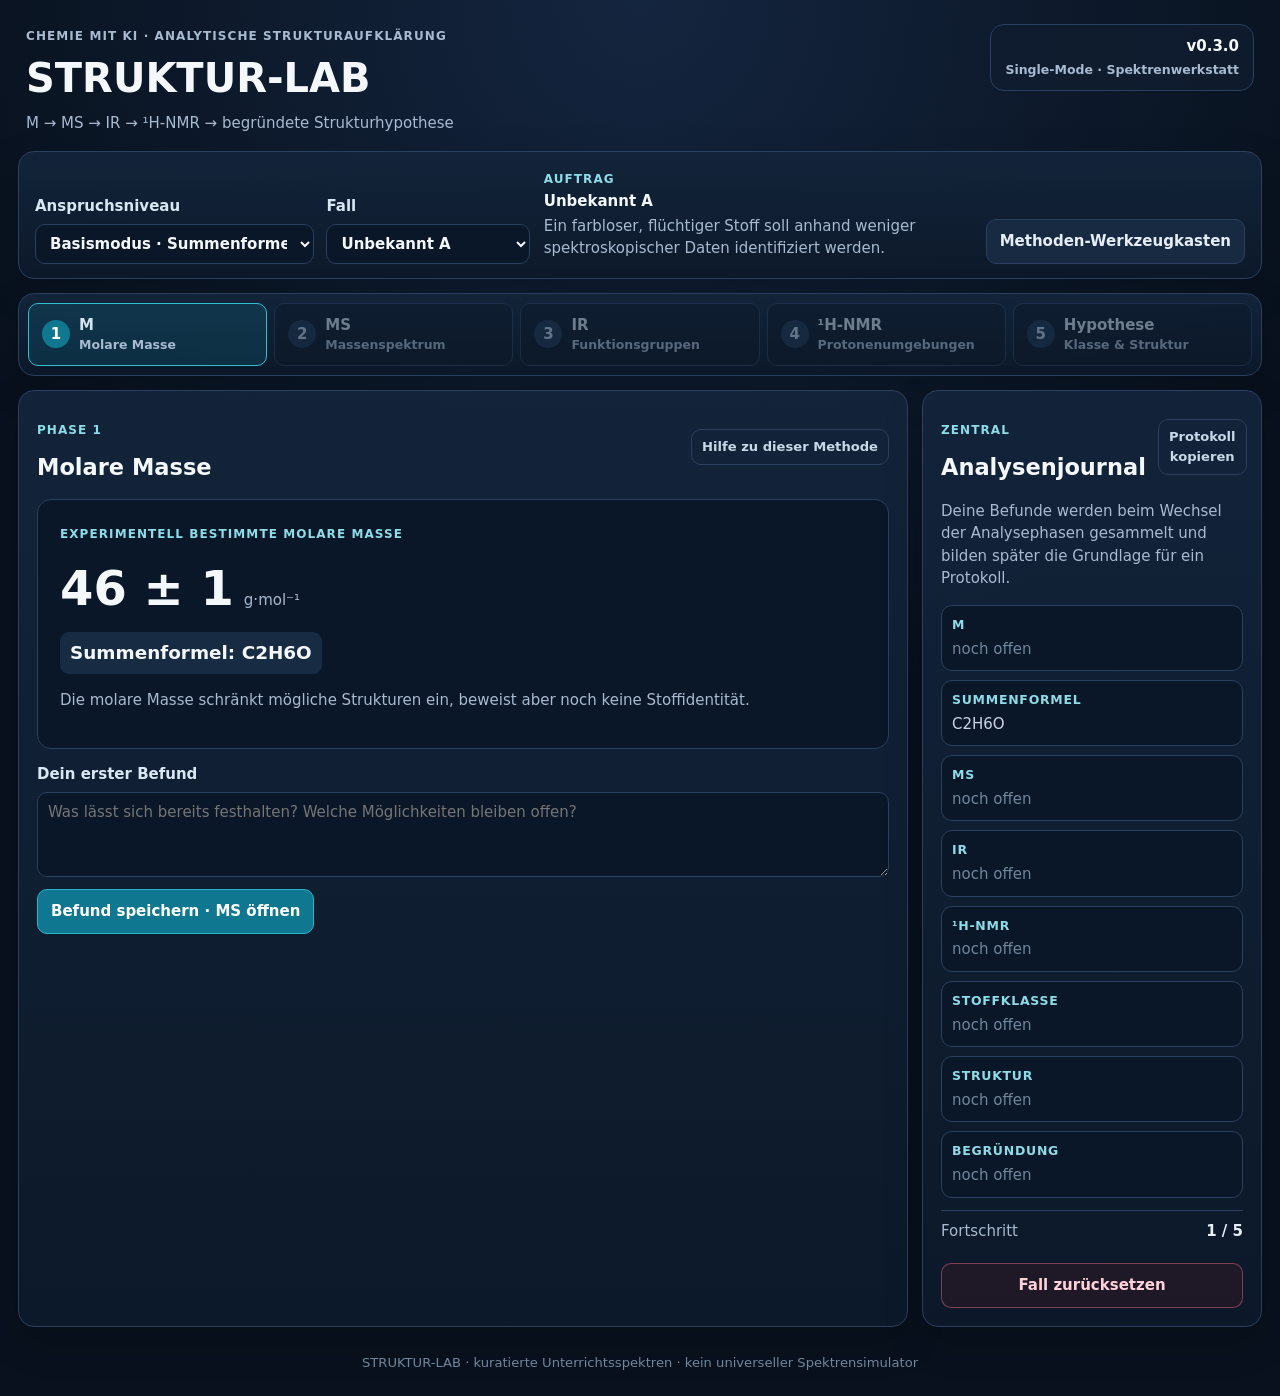
==== commit 7ea589b0: "STRUKTUR-LAB v0.3.0: expose optional elemental-analysis skip in index.html" ====
--- a/index.html
+++ b/index.html
@@ -5,7 +5,7 @@
   <meta name="viewport" content="width=device-width, initial-scale=1">
   <meta name="description" content="STRUKTUR-LAB – M, MS, IR und 1H-NMR schrittweise interpretieren und Strukturhypothesen entwickeln.">
   <title>STRUKTUR-LAB – Spektren verstehen</title>
-  <link rel="stylesheet" href="styles.css?v=0.2.9">
+  <link rel="stylesheet" href="styles.css?v=0.3.0">
 </head>
 <body>
 <header class="hero">
@@ -14,7 +14,7 @@
     <h1>STRUKTUR-LAB</h1>
     <p>M → MS → IR → ¹H-NMR → begründete Strukturhypothese</p>
   </div>
-  <div class="version">v0.2.9<br><small id="modeLabel">Single-Mode · Spektrenwerkstatt</small></div>
+  <div class="version">v0.3.0<br><small id="modeLabel">Single-Mode · Spektrenwerkstatt</small></div>
 </header>
 
 <div id="bridgeContext" class="bridge-context">
@@ -83,8 +83,12 @@
                 <span class="small-label">Expertenmodus · Summenformel erarbeiten</span>
                 <h3>Elementaranalyse</h3>
               </div>
-              <button id="elementalRunBtn" class="secondary compact" type="button">Elementaranalyse durchführen</button>
-            </div>
+              <div class="elemental-actions">
+                <button id="elementalRunBtn" class="secondary compact" type="button">Elementaranalyse durchführen</button>
+                <button id="elementalSkipBtn" class="ghost compact" type="button">Ohne Elementaranalyse weiter</button>
+              </div>
+            </div>
+            <div id="elementalChoiceFeedback" class="feedback neutral">Du kannst die Summenformel experimentell erschließen oder bewusst ohne Elementaranalyse direkt mit MS weiterarbeiten.</div>
 
             <div id="elementalResults" class="elemental-results" hidden>
               <p class="hint">Verbrennungsanalyse: C und H werden als Massenanteile bestimmt; O wird in diesem didaktischen Modell aus der Differenz zu 100&nbsp;% berechnet.</p>
@@ -294,6 +298,6 @@
 </div>
 
 <footer>STRUKTUR-LAB · kuratierte Unterrichtsspektren · kein universeller Spektrensimulator</footer>
-<script src="app.js?v=0.2.9" defer></script>
+<script src="app.js?v=0.3.0" defer></script>
 </body>
 </html>
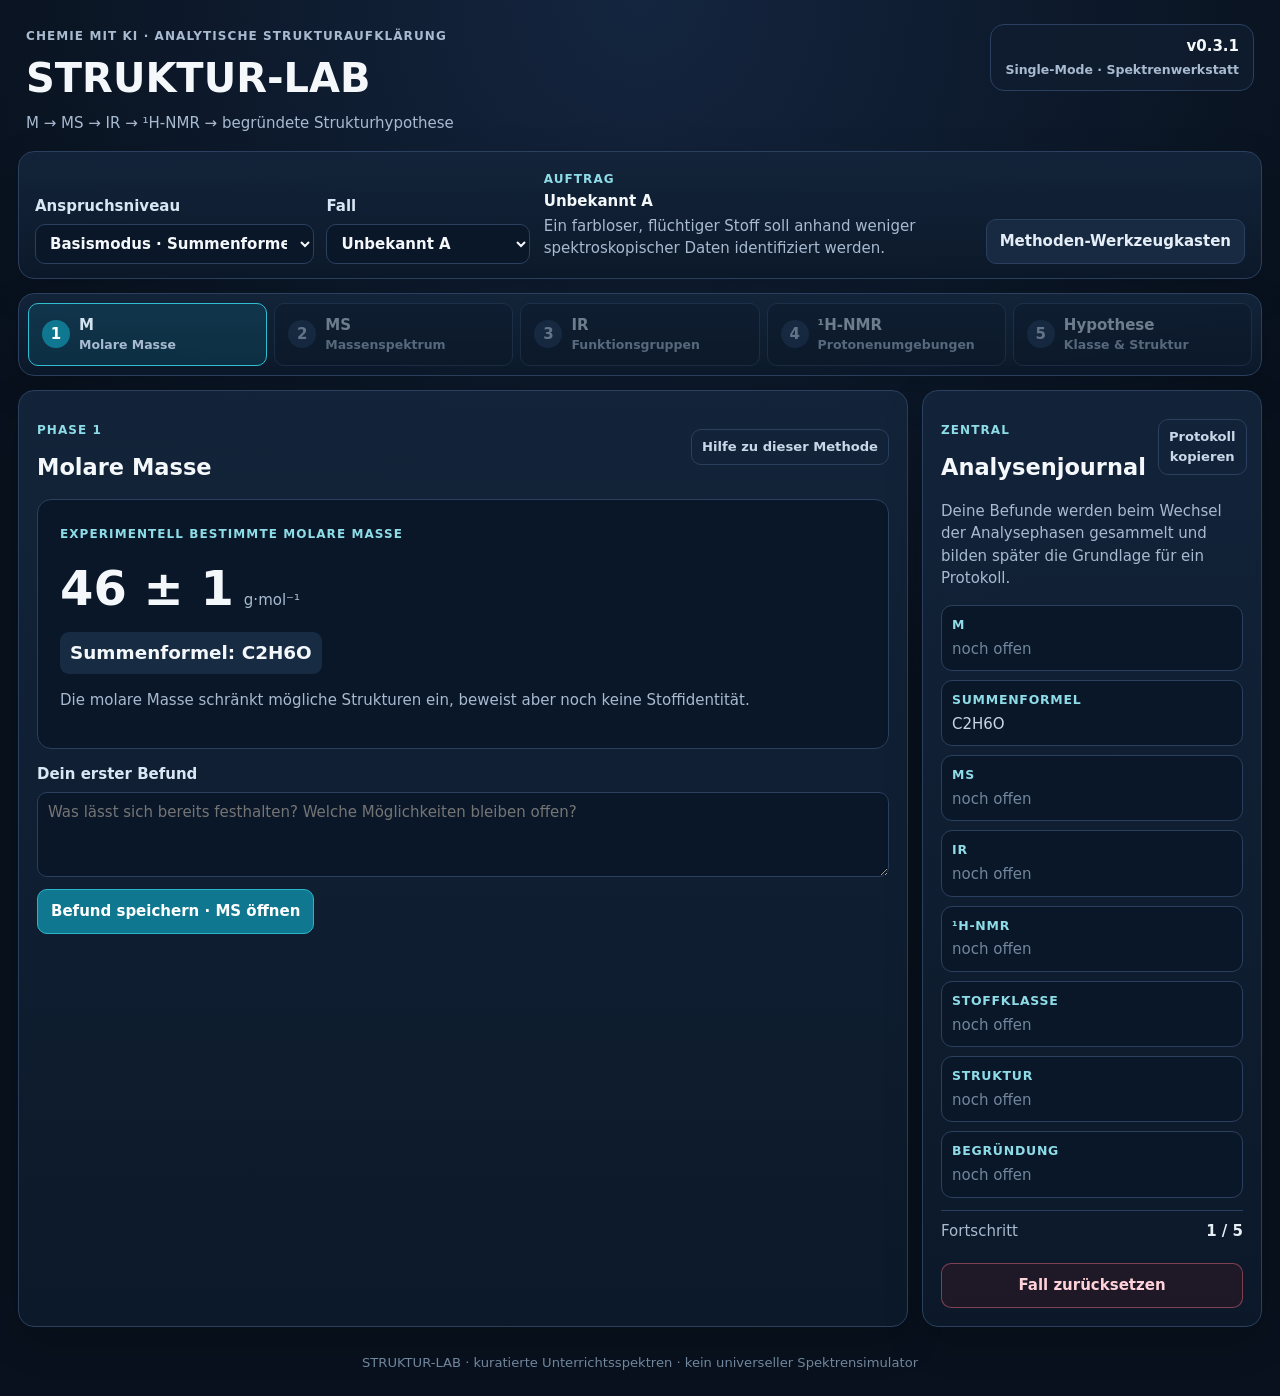
==== commit 37073487: "STRUKTUR-LAB v0.3.1: add real-spectrum panel to index.html" ====
--- a/index.html
+++ b/index.html
@@ -5,7 +5,7 @@
   <meta name="viewport" content="width=device-width, initial-scale=1">
   <meta name="description" content="STRUKTUR-LAB – M, MS, IR und 1H-NMR schrittweise interpretieren und Strukturhypothesen entwickeln.">
   <title>STRUKTUR-LAB – Spektren verstehen</title>
-  <link rel="stylesheet" href="styles.css?v=0.3.0">
+  <link rel="stylesheet" href="styles.css?v=0.3.1">
 </head>
 <body>
 <header class="hero">
@@ -14,7 +14,7 @@
     <h1>STRUKTUR-LAB</h1>
     <p>M → MS → IR → ¹H-NMR → begründete Strukturhypothese</p>
   </div>
-  <div class="version">v0.3.0<br><small id="modeLabel">Single-Mode · Spektrenwerkstatt</small></div>
+  <div class="version">v0.3.1<br><small id="modeLabel">Single-Mode · Spektrenwerkstatt</small></div>
 </header>
 
 <div id="bridgeContext" class="bridge-context">
@@ -201,6 +201,14 @@
 
 
 
+        <div id="realSpectraStage" class="hypothesis-block locked-panel real-spectra-stage">
+          <span class="small-label">Realitätscheck · nach gelöster Identität</span>
+          <h3>Reale Referenzspektren</h3>
+          <p id="realSpectraIntro" class="hint">Nach korrekter Identifikation kannst du die didaktisch kuratierten Spektren mit echten Referenzdaten vergleichen.</p>
+          <div id="realSpectraLinks" class="real-spectra-links"></div>
+          <p class="hint real-spectra-note">Achte beim Vergleich auf Messbedingungen, Aggregatzustand, Lösungsmittel, Auflösung und Peakform. Reale Spektren müssen nicht pixelgenau mit dem Unterrichtsmodell übereinstimmen.</p>
+        </div>
+
         <div id="spectraWorkbenchStage" class="hypothesis-block locked-panel workbench-stage">
           <span class="small-label">Vertiefung · nach gelöster Struktur</span>
           <div class="workbench-head">
@@ -298,6 +306,6 @@
 </div>
 
 <footer>STRUKTUR-LAB · kuratierte Unterrichtsspektren · kein universeller Spektrensimulator</footer>
-<script src="app.js?v=0.3.0" defer></script>
+<script src="app.js?v=0.3.1" defer></script>
 </body>
 </html>
--- a/styles.css
+++ b/styles.css
@@ -110,3 +110,11 @@
 .elemental-step.unlocked{opacity:1;pointer-events:auto}
 .elemental-complete{border-color:rgba(52,211,153,.55);background:rgba(6,78,59,.18)}
 @media(max-width:700px){.elemental-head{flex-direction:column}.elemental-values{grid-template-columns:1fr}}
+
+
+/* v0.3.0 · optionale Expertenpfade */
+.elemental-actions{display:flex;gap:8px;flex-wrap:wrap;justify-content:flex-end}
+.elemental-actions button{width:auto}
+.elemental-panel.elemental-skipped{border-color:rgba(96,165,250,.5);background:rgba(30,64,175,.10)}
+.elemental-panel.elemental-skipped .elemental-results{opacity:.9}
+@media(max-width:700px){.elemental-actions{width:100%;justify-content:stretch}.elemental-actions button{flex:1}}
